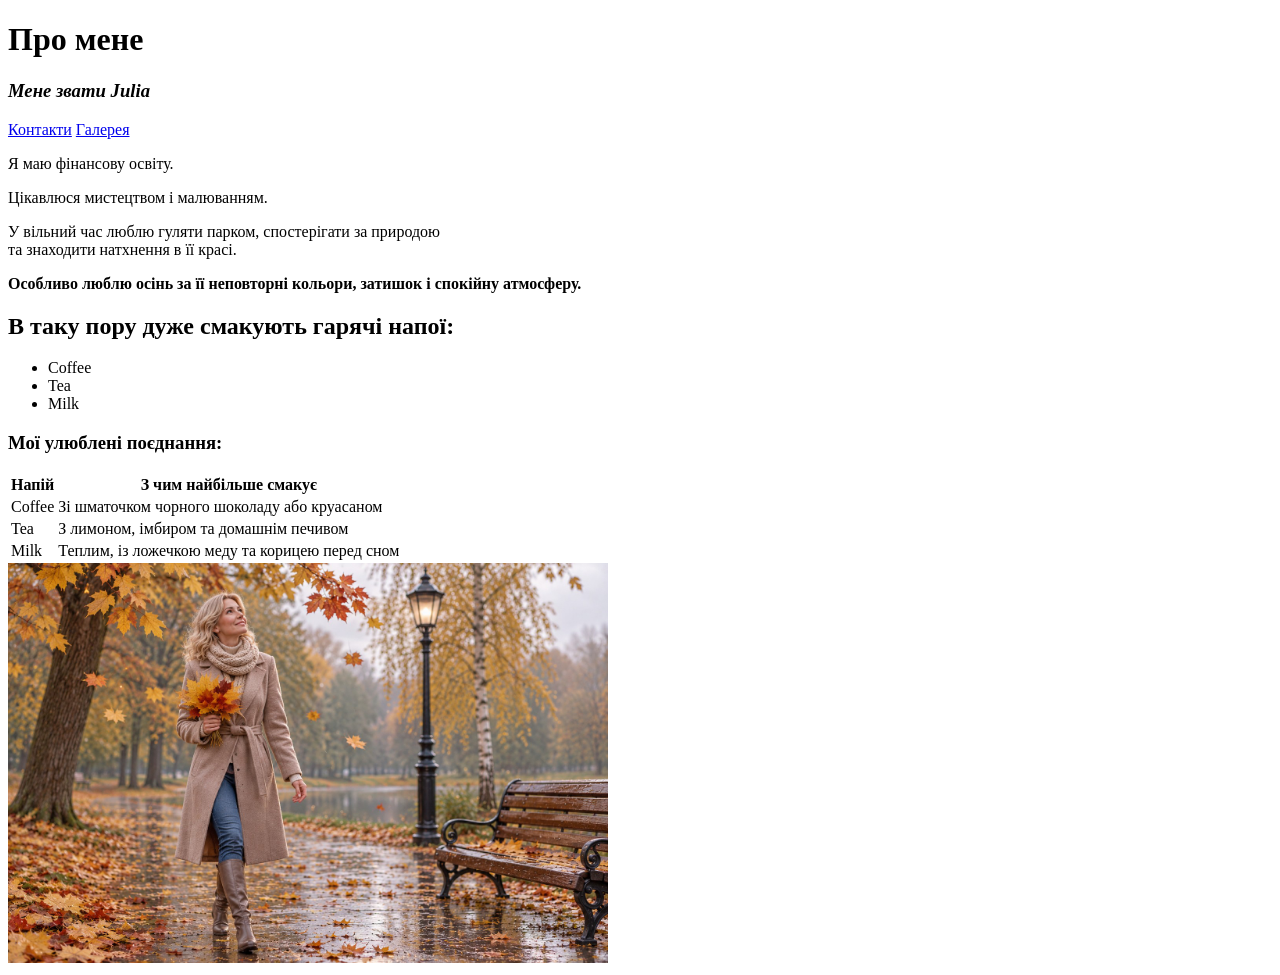
==== index.html @ 31c31ace "feat: add personal profile website" ====
<!DOCTYPE html>
<html>
    <head>
        <title>Page Title</title>
    </head>
    <body>
        <h1>Про мене</h1>
        <h3><i>Мене звати Julia</i></h3>
        <a href="./pages/contact.html">Контакти</a>
        <a href="./pages/gallery.html">Галерея</a>
        <p>Я маю фінансову освіту.</p>
        <p>Цікавлюся мистецтвом і малюванням.</p>        
        <p>У вільний час люблю гуляти парком, спостерігати за природою<br> та знаходити натхнення в її красі.</p>
        <b>Особливо люблю осінь за її неповторні кольори, затишок і спокійну атмосферу.</b>
        <h2>В таку пору дуже смакують гарячі напої:</h2>
        <ul>
            <li>Coffee</li>
            <li>Tea</li>
            <li>Milk</li>
        </ul>        
        <h3>Мої улюблені поєднання:</h3>
            <table>
                <tr>
                    <th>Напій</th>
                    <th>З чим найбільше смакує</th>
                </tr>
                <tr>
                    <td>Coffee</td>
                    <td>Зі шматочком чорного шоколаду або круасаном</td>
                </tr>
                <tr>
                    <td>Tea</td>
                     <td>З лимоном, імбиром та домашнім печивом</td>
                </tr>
                <tr>
                     <td>Milk</td>
                    <td>Теплим, із ложечкою меду та корицею перед сном</td>
                    </tr>
            </table>
        <img src="./photo/park.jpg" alt="Парк" width="600" height="400">
    </body>
</html>
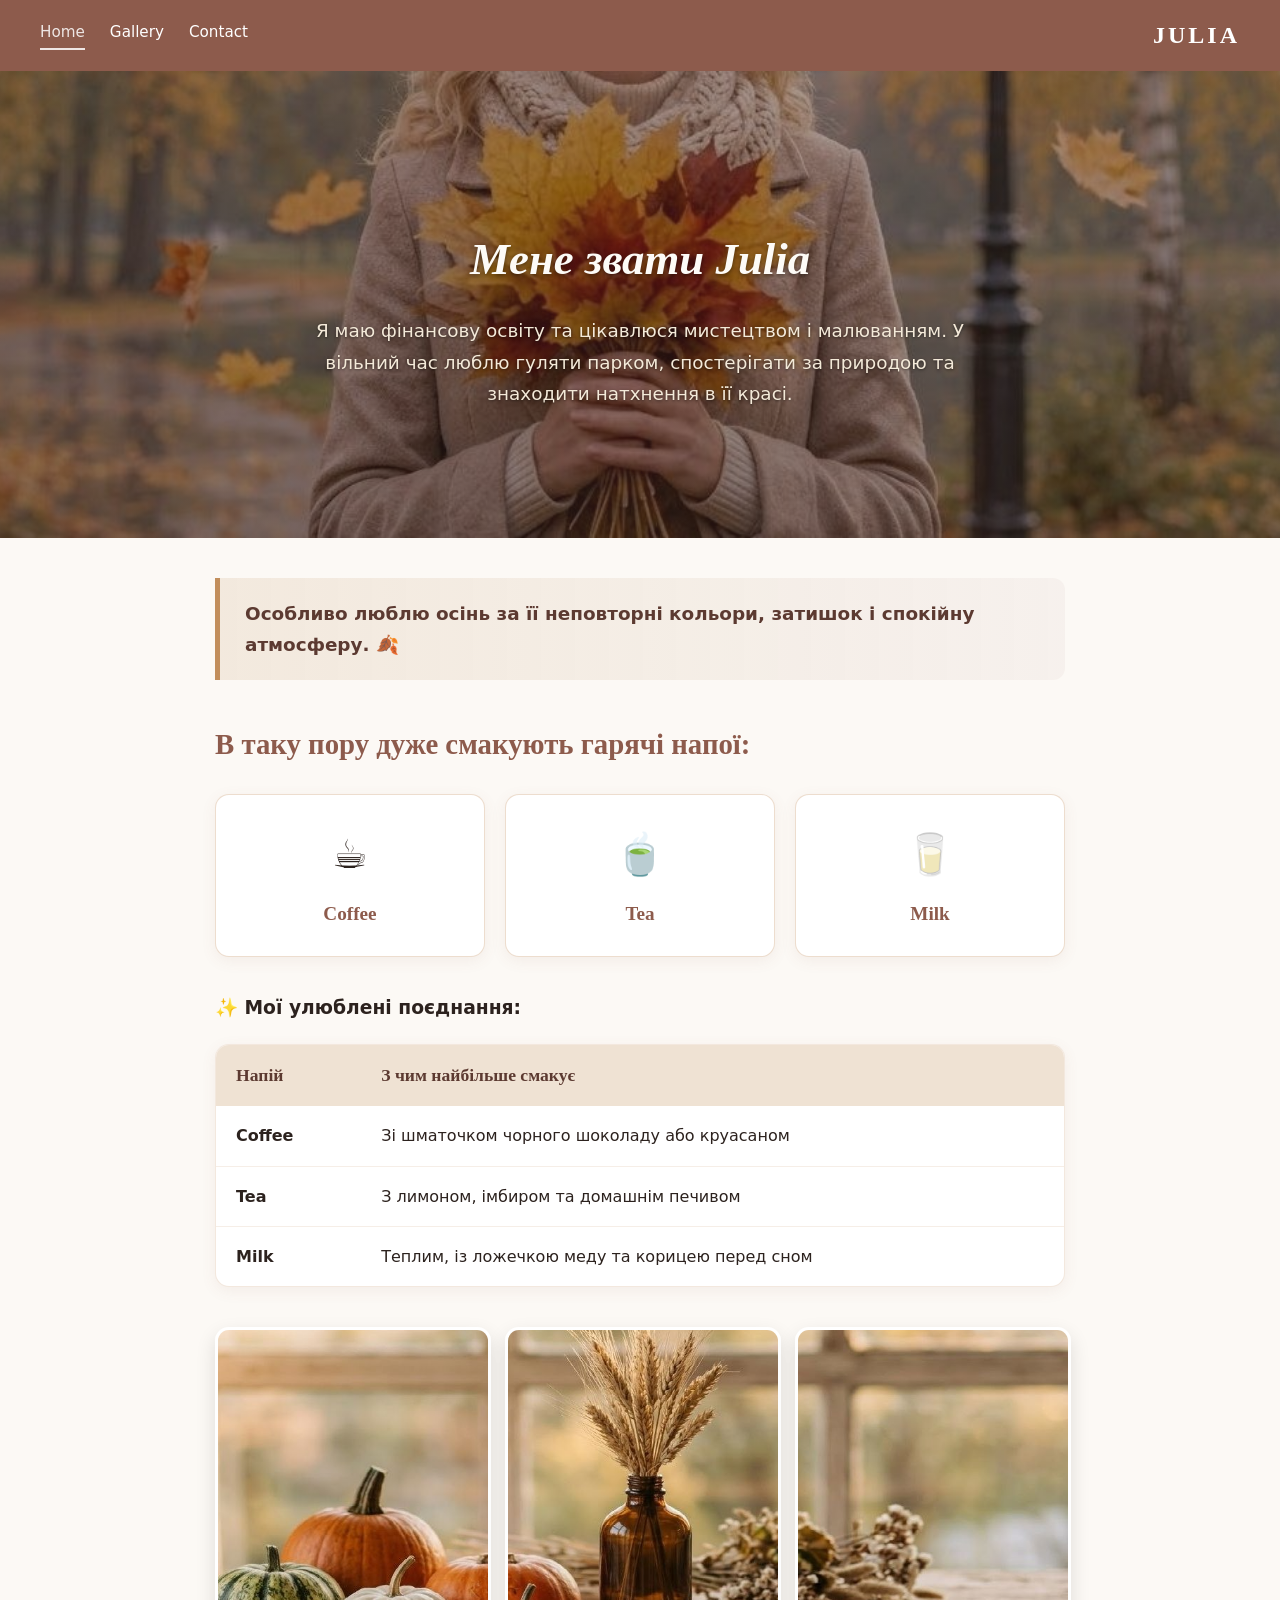
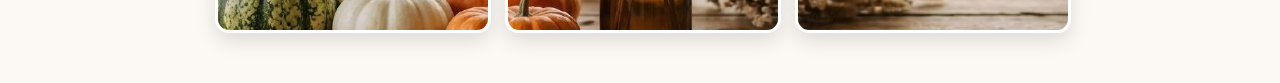
==== commit f2b133a6: "Фінальна версія портфоліо у стилі Harvest" ====
--- a/index.html
+++ b/index.html
@@ -1,42 +1,77 @@
+
 <!DOCTYPE html>
-<html>
+<html lang="uk">
     <head>
-        <title>Page Title</title>
+        <meta charset="UTF-8">
+        <meta name="viewport" content="width=device-width, initial-scale=1.0">
+        <title>Про мене — Julia</title>
+        <link rel="stylesheet" href="./style.css">
     </head>
     <body>
-        <h1>Про мене</h1>
-        <h3><i>Мене звати Julia</i></h3>
-        <a href="./pages/contact.html">Контакти</a>
-        <a href="./pages/gallery.html">Галерея</a>
-        <p>Я маю фінансову освіту.</p>
-        <p>Цікавлюся мистецтвом і малюванням.</p>        
-        <p>У вільний час люблю гуляти парком, спостерігати за природою<br> та знаходити натхнення в її красі.</p>
-        <b>Особливо люблю осінь за її неповторні кольори, затишок і спокійну атмосферу.</b>
-        <h2>В таку пору дуже смакують гарячі напої:</h2>
-        <ul>
-            <li>Coffee</li>
-            <li>Tea</li>
-            <li>Milk</li>
-        </ul>        
-        <h3>Мої улюблені поєднання:</h3>
+        <header class="site-header">
+            <nav class="top-nav">
+                <a href="#" class="nav-item active">Home</a>
+                <a href="./pages/gallery.html" class="nav-item">Gallery</a>
+                <a href="./pages/contact.html" class="nav-item">Contact</a>
+            </nav>
+            <div class="logo-text">JULIA</div>
+        </header>
+
+        <!-- Повертаємо фото 2 на головну -->
+        <section class="hero-section-home">
+            <div class="hero-content">
+                <h2>Мене звати Julia</h2>
+                <p>Я маю фінансову освіту та цікавлюся мистецтвом і малюванням. У вільний час люблю гуляти парком, спостерігати за природою та знаходити натхнення в її красі.</p>
+            </div>
+        </section>
+
+        <main class="main-container">
+            <div class="highlight-quote">
+                <b>Особливо люблю осінь за її неповторні кольори, затишок і спокійну атмосферу. 🍂</b>
+            </div>
+            
+            <h2>В таку пору дуже смакують гарячі напої:</h2>
+            
+            <div class="drinks-grid">
+                <div class="drink-card">
+                    <span class="drink-icon">☕</span>
+                    <h4>Coffee</h4>
+                </div>
+                <div class="drink-card">
+                    <span class="drink-icon">🍵</span>
+                    <h4>Tea</h4>
+                </div>
+                <div class="drink-card">
+                    <span class="drink-icon">🥛</span>
+                    <h4>Milk</h4>
+                </div>
+            </div>
+            
+            <h3 class="section-title">✨ Мої улюблені поєднання:</h3>
             <table>
                 <tr>
                     <th>Напій</th>
                     <th>З чим найбільше смакує</th>
                 </tr>
                 <tr>
-                    <td>Coffee</td>
+                    <td><b>Coffee</b></td>
                     <td>Зі шматочком чорного шоколаду або круасаном</td>
                 </tr>
                 <tr>
-                    <td>Tea</td>
-                     <td>З лимоном, імбиром та домашнім печивом</td>
+                    <td><b>Tea</b></td>
+                    <td>З лимоном, імбиром та домашнім печивом</td>
                 </tr>
                 <tr>
-                     <td>Milk</td>
+                    <td><b>Milk</b></td>
                     <td>Теплим, із ложечкою меду та корицею перед сном</td>
-                    </tr>
+                </tr>
             </table>
-        <img src="./photo/park.jpg" alt="Парк" width="600" height="400">
+            
+            <div class="gallery-grid">
+                <img src="./photo/photo1.1.jpg" alt="Гарбузи" class="gallery-img">
+                <img src="./photo/photo1.2.jpg" alt="Колосся" class="gallery-img">
+                <img src="./photo/photo1.3.jpg" alt="Сухоцвіти" class="gallery-img">
+            </div>
+        </main>
     </body>
 </html>
--- a/style.css
+++ b/style.css
@@ -0,0 +1,194 @@
+/* Основні стилі палітри Harvest */
+:root {
+    --harvest-brown: #8D5B4C;
+    --harvest-dark: #5C3A31;
+    --harvest-gold: #C28E5C;
+    --bg-color: #FCF9F5;
+    --card-bg: #FFFFFF;
+    --text-main: #2C221E;
+}
+
+body {
+    font-family: 'Segoe UI', system-ui, -apple-system, sans-serif;
+    background-color: var(--bg-color);
+    color: var(--text-main);
+    margin: 0;
+    padding: 0;
+    line-height: 1.7;
+}
+
+/* Шапка сайту */
+.site-header {
+    background-color: var(--harvest-brown);
+    color: white;
+    padding: 15px 40px;
+    display: flex;
+    justify-content: space-between;
+    align-items: center;
+    box-shadow: 0 2px 10px rgba(0,0,0,0.1);
+}
+
+.top-nav {
+    display: flex;
+    gap: 25px;
+}
+
+.top-nav .nav-item {
+    color: white;
+    text-decoration: none;
+    font-size: 0.95rem;
+    font-weight: 500;
+}
+
+.top-nav .nav-item:hover, 
+.top-nav .nav-item.active {
+    opacity: 0.85;
+    border-bottom: 2px solid white;
+    padding-bottom: 2px;
+}
+
+.logo-text {
+    font-family: 'Georgia', serif;
+    font-size: 1.5rem;
+    letter-spacing: 3px;
+    font-weight: bold;
+}
+
+/* Банер 1: Головна сторінка (photo2.jpg) */
+.hero-section-home {
+    background: linear-gradient(rgba(44, 34, 30, 0.4), rgba(44, 34, 30, 0.5)), url('./photo/photo2.jpg') no-repeat center center/cover;
+    color: white;
+    text-align: center;
+    padding: 110px 20px;
+    margin-bottom: 40px;
+}
+
+/* Банер 2: Сторінка Контактів (photo3.jpg з фокусом наверх) */
+.hero-section-contact {
+    background: linear-gradient(rgba(44, 34, 30, 0.35), rgba(44, 34, 30, 0.45)), url('./photo/photo3.jpg') no-repeat center top/cover;
+    color: white;
+    text-align: center;
+    padding: 160px 20px;
+    margin-bottom: 40px;
+}
+
+.hero-content {
+    max-width: 700px;
+    margin: 0 auto;
+}
+
+.hero-content h2 {
+    font-family: 'Georgia', serif;
+    font-size: 2.8rem;
+    margin-bottom: 15px;
+    font-style: italic;
+    color: #FDFBF7;
+    text-shadow: 0 2px 4px rgba(0,0,0,0.4);
+}
+
+.hero-content p {
+    font-size: 1.15rem;
+    color: #F4EAD9;
+    text-shadow: 0 1px 3px rgba(0,0,0,0.5);
+}
+
+/* Основний контейнер контенту */
+.main-container {
+    max-width: 850px;
+    margin: 0 auto;
+    padding: 0 20px 50px 20px;
+}
+
+.highlight-quote {
+    background: linear-gradient(to right, rgba(194, 142, 92, 0.15), rgba(141, 91, 76, 0.05));
+    border-left: 5px solid var(--harvest-gold);
+    border-radius: 0 12px 12px 0;
+    font-size: 1.15rem;
+    color: var(--harvest-dark);
+    padding: 20px 25px;
+    margin: 30px 0;
+}
+
+h2 {
+    font-family: 'Georgia', serif;
+    color: var(--harvest-brown);
+    font-size: 1.8rem;
+    margin-top: 40px;
+    margin-bottom: 20px;
+}
+
+/* Картки напоїв */
+.drinks-grid {
+    display: grid;
+    grid-template-columns: repeat(auto-fit, minmax(220px, 1fr));
+    gap: 20px;
+    margin: 25px 0 35px 0;
+}
+
+.drink-card {
+    background: var(--card-bg);
+    border: 1px solid rgba(194, 142, 92, 0.3);
+    border-radius: 14px;
+    padding: 25px;
+    text-align: center;
+    box-shadow: 0 4px 15px rgba(141, 91, 76, 0.08);
+}
+
+.drink-icon {
+    font-size: 2.5rem;
+    margin-bottom: 10px;
+    display: block;
+}
+
+.drink-card h4 {
+    margin: 0;
+    font-family: 'Georgia', serif;
+    font-size: 1.2rem;
+    color: var(--harvest-brown);
+}
+
+/* Таблиці */
+table {
+    width: 100%;
+    border-collapse: separate;
+    border-spacing: 0;
+    margin: 20px 0 35px 0;
+    background: var(--card-bg);
+    border-radius: 14px;
+    overflow: hidden;
+    box-shadow: 0 4px 15px rgba(141, 91, 76, 0.08);
+    border: 1px solid rgba(194, 142, 92, 0.2);
+}
+
+th, td {
+    padding: 16px 20px;
+    text-align: left;
+}
+
+th {
+    background: #EFE2D3;
+    color: var(--harvest-dark);
+    font-family: 'Georgia', serif;
+    font-size: 1.1rem;
+}
+
+tr:not(:last-child) td {
+    border-bottom: 1px solid rgba(194, 142, 92, 0.15);
+}
+
+/* Сітка для галерей */
+.gallery-grid {
+    display: grid;
+    grid-template-columns: repeat(auto-fit, minmax(220px, 1fr));
+    gap: 20px;
+    margin-top: 40px;
+}
+
+.gallery-img {
+    width: 100%;
+    height: 300px;
+    object-fit: cover;
+    border-radius: 14px;
+    box-shadow: 0 8px 20px rgba(0, 0, 0, 0.12);
+    border: 3px solid #FFF;
+}
